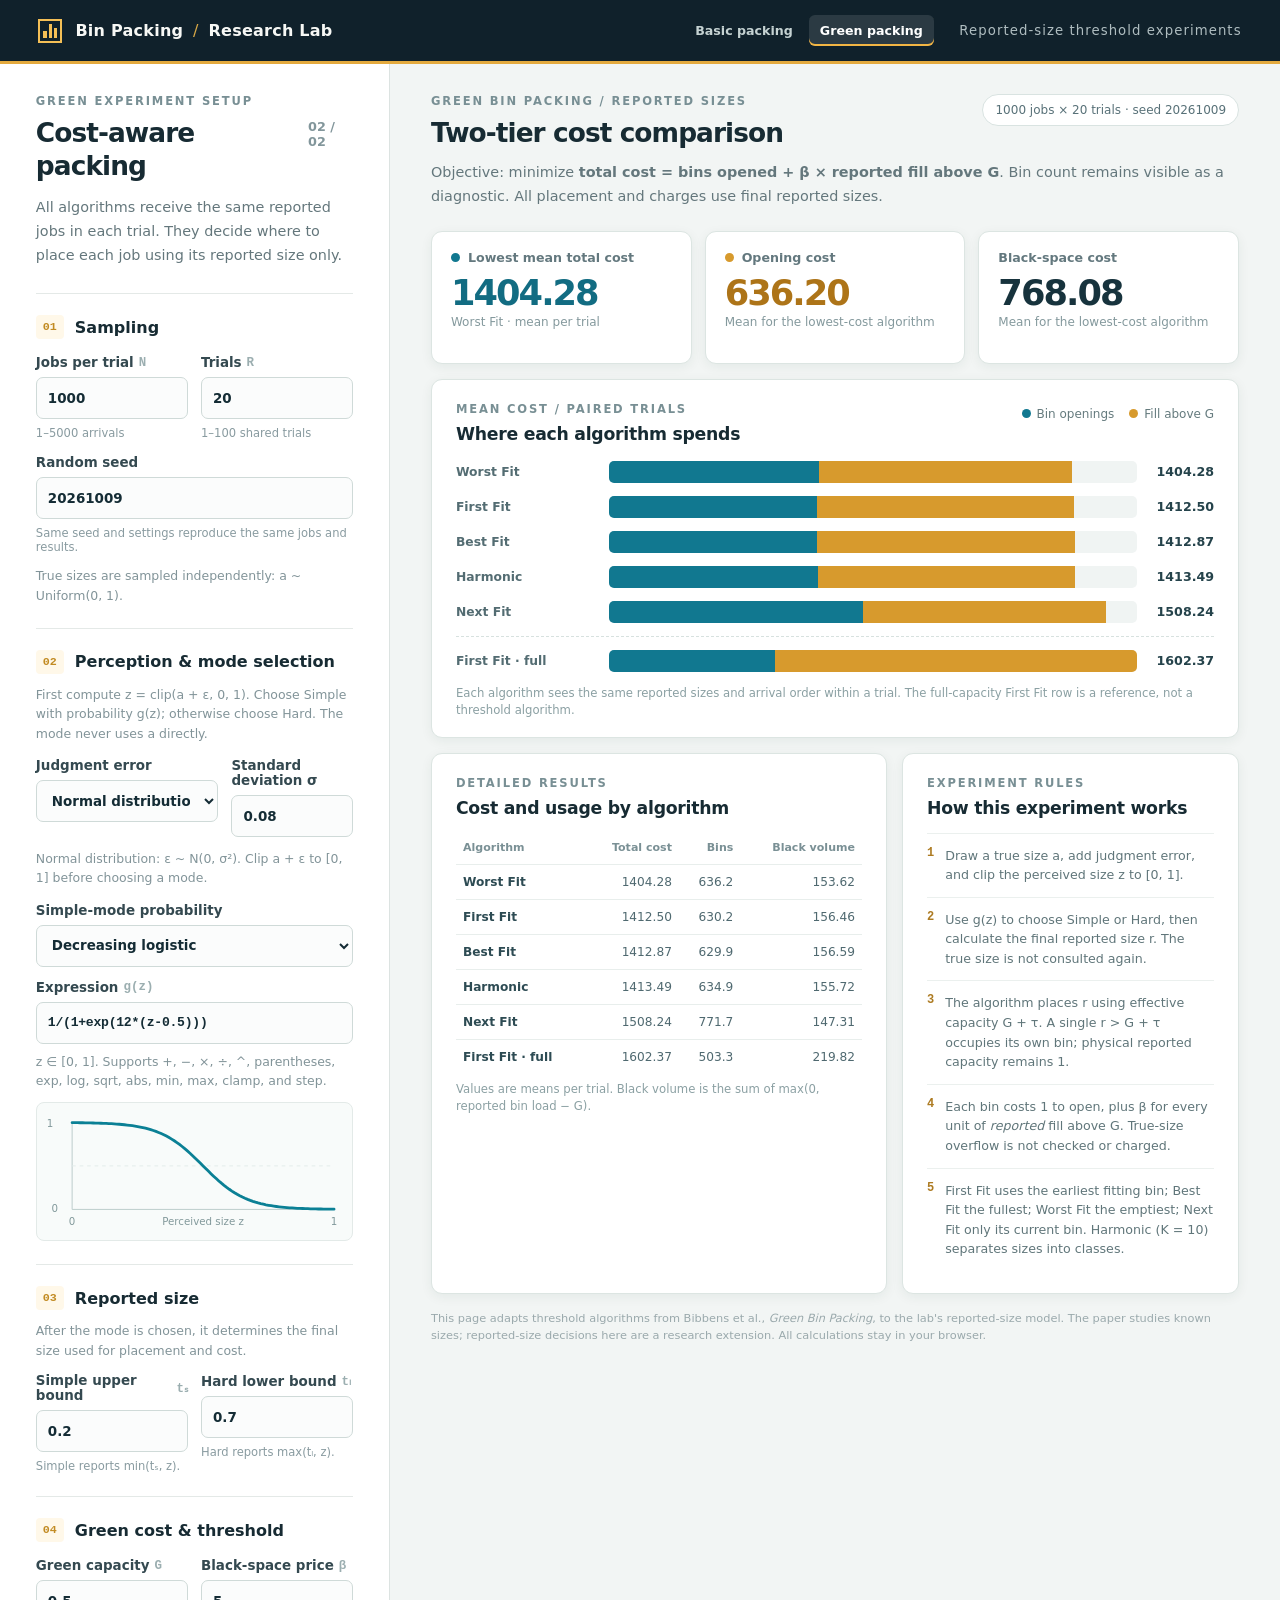
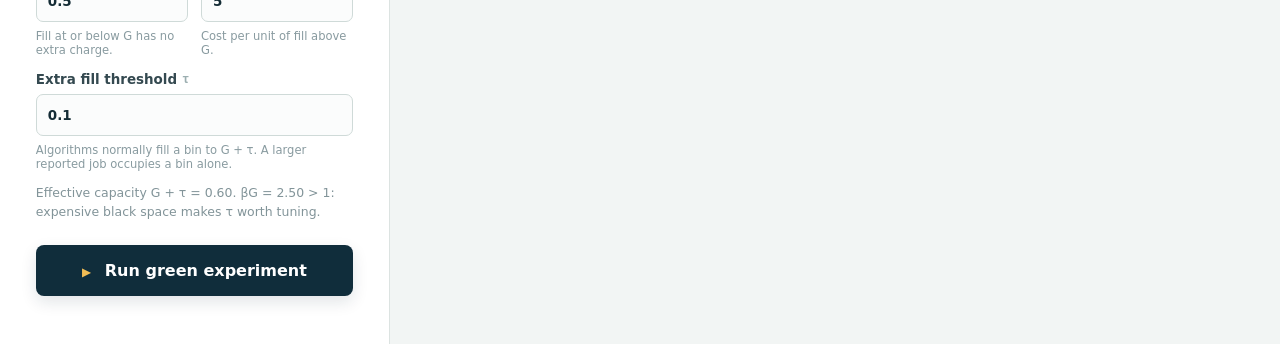
==== green.html @ 3818ea0c "Add reported-size Green Bin Packing experiment" ====
<!doctype html>
<html lang="en">
<head>
  <meta charset="UTF-8" />
  <meta name="viewport" content="width=device-width, initial-scale=1" />
  <meta name="theme-color" content="#10212b" />
  <meta name="description" content="Compare threshold bin packing algorithms using reported sizes and two-tier Green Bin Packing costs." />
  <title>Green Bin Packing · Bin Packing Research Lab</title>
  <link rel="icon" type="image/svg+xml" href="data:image/svg+xml,%3Csvg xmlns='http://www.w3.org/2000/svg' viewBox='0 0 64 64'%3E%3Crect width='64' height='64' rx='14' fill='%2310212b'/%3E%3Cpath d='M12 21h40v31H12z' fill='none' stroke='%23f2b544' stroke-width='4'/%3E%3Cpath d='M12 36h40M28 21v15M40 36v16' stroke='%23f2b544' stroke-width='4'/%3E%3C/svg%3E" />
  <link rel="stylesheet" href="./styles.css" />
  <script src="./probability.js" defer></script>
  <script src="./green-core.js" defer></script>
  <script src="./green.js" defer></script>
</head>
<body class="green-page">
  <header class="topbar">
    <div class="brand"><span class="brand-mark" aria-hidden="true"><span></span><span></span><span></span></span><span>Bin Packing <b>/</b> Research Lab</span></div>
    <nav class="lab-nav" aria-label="Experiment pages"><a href="./index.html">Basic packing</a><a href="./green.html" aria-current="page">Green packing</a></nav>
    <div class="top-note">Reported-size threshold experiments</div>
  </header>
  <main class="workspace">
    <aside class="controls" aria-labelledby="config-title">
      <div class="panel-heading"><div><p class="eyebrow">GREEN EXPERIMENT SETUP</p><h1 id="config-title">Cost-aware packing</h1></div><span class="edition">02 / 02</span><button id="advanced-toggle" class="advanced-toggle" type="button" aria-expanded="false">More settings</button></div>
      <p class="intro">All algorithms receive the same reported jobs in each trial. They decide where to place each job using its reported size only.</p>
      <form id="green-form">
        <section class="control-section" aria-labelledby="sample-heading">
          <h2 id="sample-heading"><span>01</span> Sampling</h2>
          <div class="field-grid two">
            <label class="field"><span>Jobs per trial <small>N</small></span><input id="job-count" type="number" min="1" max="5000" step="1" value="1000" required /><em>1–5000 arrivals</em></label>
            <label class="field"><span>Trials <small>R</small></span><input id="trial-count" type="number" min="1" max="100" step="1" value="20" required /><em>1–100 shared trials</em></label>
          </div>
          <label class="field green-seed" for="random-seed"><span>Random seed</span><input id="random-seed" type="number" min="0" max="4294967295" step="1" value="20261009" required /><em>Same seed and settings reproduce the same jobs and results.</em></label>
          <p class="field-note">True sizes are sampled independently: a ~ Uniform(0, 1).</p>
        </section>
        <section class="control-section" aria-labelledby="mode-heading">
          <h2 id="mode-heading"><span>02</span> Perception &amp; mode selection</h2>
          <p class="section-copy">First compute z = clip(a + ε, 0, 1). Choose Simple with probability g(z); otherwise choose Hard. The mode never uses a directly.</p>
          <div class="field-grid error-grid">
            <label class="field"><span>Judgment error</span><select id="error-type"><option value="none">No error</option><option value="normal" selected>Normal distribution</option><option value="uniform">Uniform distribution</option><option value="laplace">Laplace distribution</option><option value="triangular">Symmetric triangular</option><option value="cauchy">Cauchy distribution</option><option value="exponential">Centered exponential</option><option value="two-point">Two-point distribution</option></select></label>
            <label class="field" id="error-scale-field"><span id="error-scale-label">Standard deviation σ</span><input id="error-scale" type="number" min="0" max="1" step="0.01" value="0.08" required /></label>
          </div>
          <p id="error-description" class="field-note">Normal distribution: ε ~ N(0, σ²).</p>
          <label class="field green-preset" for="probability-preset"><span>Simple-mode probability</span><select id="probability-preset"><option value="logistic">Decreasing logistic</option><option value="decreasing">Linear decrease</option><option value="increasing">Linear increase</option><option value="constant">Constant probability</option><option value="step">Step function</option><option value="custom">Custom</option></select></label>
          <label class="field expression-field" for="probability-expression"><span>Expression <small>g(z)</small></span><input id="probability-expression" type="text" value="1/(1+exp(12*(z-0.5)))" maxlength="180" spellcheck="false" autocomplete="off" required /></label>
          <p class="field-note expression-help">z ∈ [0, 1]. Supports +, −, ×, ÷, ^, parentheses, exp, log, sqrt, abs, min, max, clamp, and step.</p>
          <div class="curve-frame"><svg id="probability-chart" viewBox="0 0 320 122" role="img" aria-label="Probability of choosing Simple mode by perceived size"></svg></div>
          <p id="curve-error" class="form-error" role="status" hidden></p>
        </section>
        <section class="control-section" aria-labelledby="report-heading">
          <h2 id="report-heading"><span>03</span> Reported size</h2>
          <p class="section-copy">After the mode is chosen, it determines the final size used for placement and cost.</p>
          <div class="field-grid two">
            <label class="field"><span>Simple upper bound <small>tₛ</small></span><input id="simple-threshold" type="number" min="0" max="1" step="0.01" value="0.2" required /><em>Simple reports min(tₛ, z).</em></label>
            <label class="field"><span>Hard lower bound <small>tₗ</small></span><input id="hard-threshold" type="number" min="0" max="1" step="0.01" value="0.7" required /><em>Hard reports max(tₗ, z).</em></label>
          </div>
        </section>
        <section class="control-section" aria-labelledby="cost-heading">
          <h2 id="cost-heading"><span>04</span> Green cost &amp; threshold</h2>
          <div class="field-grid two">
            <label class="field"><span>Green capacity <small>G</small></span><input id="green-capacity" type="number" min="0" max="1" step="0.01" value="0.5" required /><em>Fill at or below G has no extra charge.</em></label>
            <label class="field"><span>Black-space price <small>β</small></span><input id="black-price" type="number" min="0.01" max="100" step="0.1" value="5" required /><em>Cost per unit of fill above G.</em></label>
          </div>
          <label class="field green-threshold" for="packing-threshold"><span>Extra fill threshold <small>τ</small></span><input id="packing-threshold" type="number" min="0" max="1" step="0.01" value="0.1" required /><em>Algorithms normally fill a bin to G + τ. A larger reported job occupies a bin alone.</em></label>
          <p id="regime-note" class="field-note" role="status"></p>
        </section>
        <button class="run-button" type="submit"><span aria-hidden="true">▶</span> Run green experiment</button>
        <p id="form-error" class="form-error" role="alert" hidden></p>
      </form>
    </aside>
    <section class="results" aria-labelledby="results-heading">
      <div class="results-heading"><div><p class="eyebrow">GREEN BIN PACKING / REPORTED SIZES</p><h2 id="results-heading">Two-tier cost comparison</h2></div><div class="run-badge" id="run-badge">Ready to run</div></div>
      <div class="result-lead"><p>Objective: minimize <strong>total cost = bins opened + β × reported fill above G</strong>. Bin count remains visible as a diagnostic. All placement and charges use final reported sizes.</p></div>
      <div class="stat-row green-stat-row"><article class="stat-card stat-true"><div class="stat-label"><i></i>Lowest mean total cost</div><div class="stat-value" id="best-cost">—</div><div class="stat-unit" id="best-algorithm">Across the five threshold algorithms</div></article><article class="stat-card stat-reported"><div class="stat-label"><i></i>Opening cost</div><div class="stat-value" id="best-opening">—</div><div class="stat-unit">Mean for the lowest-cost algorithm</div></article><article class="stat-card stat-difference"><div class="stat-label">Black-space cost</div><div class="stat-value" id="best-black">—</div><div class="stat-unit">Mean for the lowest-cost algorithm</div></article></div>
      <article class="chart-card" aria-labelledby="cost-chart-title"><div class="chart-heading"><div><p class="eyebrow">MEAN COST / PAIRED TRIALS</p><h3 id="cost-chart-title">Where each algorithm spends</h3></div><div class="legend"><span><i class="true-dot"></i>Bin openings</span><span><i class="reported-dot"></i>Fill above G</span></div></div><div id="cost-chart" class="cost-chart" role="img" aria-label="Stacked mean costs by algorithm"></div><p class="chart-caption">Each algorithm sees the same reported sizes and arrival order within a trial. The full-capacity First Fit row is a reference, not a threshold algorithm.</p></article>
      <div class="bottom-grid green-bottom-grid"><article class="insight-card"><p class="eyebrow">DETAILED RESULTS</p><h3>Cost and usage by algorithm</h3><div class="green-table-wrap"><table class="green-table"><thead><tr><th scope="col">Algorithm</th><th scope="col">Total cost</th><th scope="col">Bins</th><th scope="col">Black volume</th></tr></thead><tbody id="results-table"></tbody></table></div><p class="chart-caption">Values are means per trial. Black volume is the sum of max(0, reported bin load − G).</p></article><article class="model-card"><p class="eyebrow">EXPERIMENT RULES</p><h3>How this experiment works</h3><div class="rule"><span class="rule-number">1</span><p>Draw a true size a, add judgment error, and clip the perceived size z to [0, 1].</p></div><div class="rule"><span class="rule-number">2</span><p>Use g(z) to choose Simple or Hard, then calculate the final reported size r. The true size is not consulted again.</p></div><div class="rule"><span class="rule-number">3</span><p>The algorithm places r using effective capacity G + τ. A single r &gt; G + τ occupies its own bin; physical reported capacity remains 1.</p></div><div class="rule"><span class="rule-number">4</span><p>Each bin costs 1 to open, plus β for every unit of <em>reported</em> fill above G. True-size overflow is not checked or charged.</p></div><div class="rule"><span class="rule-number">5</span><p>First Fit uses the earliest fitting bin; Best Fit the fullest; Worst Fit the emptiest; Next Fit only its current bin. Harmonic (K = 10) separates sizes into classes.</p></div></article></div>
      <p class="footnote">This page adapts threshold algorithms from Bibbens et al., <em>Green Bin Packing</em>, to the lab's reported-size model. The paper studies known sizes; reported-size decisions here are a research extension. All calculations stay in your browser.</p>
    </section>
  </main>
</body>
</html>
---- styles.css ----
:root{font-family:Inter,"Noto Sans SC","Microsoft YaHei",system-ui,sans-serif;color:#172b33;background:#f2f5f4;font-size:16px}*{box-sizing:border-box}[hidden]{display:none!important}body{margin:0}button,input,select{font:inherit}button{cursor:pointer}button:focus-visible,input:focus-visible,select:focus-visible{outline:3px solid #58aac6;outline-offset:2px}.topbar{height:64px;background:#10212b;color:#f7f8f5;display:flex;align-items:center;justify-content:space-between;padding:0 clamp(20px,3vw,48px);border-bottom:3px solid #e4aa3e}.brand{display:flex;align-items:center;gap:13px;font-weight:750;letter-spacing:.015em}.brand b{color:#d7a847;font-weight:500;margin:0 4px}.brand-mark{height:24px;width:24px;border:2px solid #f4bf56;display:flex;align-items:flex-end;padding:3px;gap:2px}.brand-mark span{flex:1;background:#f4bf56;height:7px}.brand-mark span:nth-child(2){height:14px}.brand-mark span:nth-child(3){height:10px}.top-note{font-size:.83rem;color:#afbdc0;letter-spacing:.08em}.workspace{display:grid;grid-template-columns:minmax(320px,390px) minmax(0,1fr);max-width:1700px;margin:auto;min-height:calc(100vh - 64px)}.controls{padding:30px clamp(22px,2.8vw,42px) 48px;background:#fff;border-right:1px solid #dce3e1}.panel-heading,.results-heading{display:flex;align-items:flex-start;justify-content:space-between;gap:18px}.eyebrow{margin:0 0 8px;color:#788f94;font-size:.72rem;font-weight:800;letter-spacing:.16em}.controls h1,.results h2{font-size:1.65rem;letter-spacing:-.035em;line-height:1.25;margin:0}.edition{font-size:.8rem;font-weight:700;color:#82969b;padding-top:25px}.advanced-toggle{display:none}.intro,.result-lead{line-height:1.65;color:#64777c;font-size:.9rem}.intro{margin:14px 0 26px}.control-section{border-top:1px solid #e4e9e7;padding:21px 0 23px}.control-section h2{font-size:1rem;margin:0 0 16px;display:flex;align-items:center;gap:11px}.control-section h2 span{font-family:ui-monospace,monospace;font-size:.73rem;color:#c28b23;background:#fff8e9;padding:5px 7px;border-radius:4px}.field-grid{display:grid;gap:13px}.field-grid.two{grid-template-columns:1fr 1fr}.error-grid{grid-template-columns:1.2fr .8fr;margin-top:15px}.field{display:flex;flex-direction:column;gap:7px;color:#344950;font-size:.84rem;font-weight:680;min-width:0}.field span{display:flex;align-items:center;gap:5px}.field small,.range-field small{font:600 .78rem ui-monospace,monospace;color:#9baeb0}.field input,.field select{height:42px;width:100%;border:1px solid #cfdad8;border-radius:7px;background:#fbfcfc;color:#142c35;padding:0 11px;min-width:0}.field em{font-size:.72rem;font-style:normal;font-weight:400;color:#899ba0}.field-note,.section-copy,.formula{font-size:.78rem;line-height:1.55;color:#829499;margin:12px 0 0}.section-copy{margin:-5px 0 13px}.formula{font-family:ui-monospace,monospace;text-align:center;margin:11px 0 0;color:#71898f}.curve-frame{border:1px solid #e3eae8;background:#f8fbfa;border-radius:8px;padding:8px 8px 3px;margin-bottom:13px}#probability-chart{width:100%;height:122px}.range-field{display:block;margin:14px 0 0;font-size:.83rem;font-weight:660}.range-field span{display:flex;align-items:center;gap:6px}.range-field output{margin-left:auto;color:#076a7f;font-family:ui-monospace,monospace}.range-field input{width:100%;accent-color:#0b7e95;margin:12px 0 0}.run-button{width:100%;border:0;border-radius:8px;background:#102d3b;color:white;min-height:51px;font-weight:760;box-shadow:0 6px 16px #102d3b1f;transition:background .2s,transform .2s}.run-button:hover{background:#14526b;transform:translateY(-1px)}.run-button span{font-size:.74rem;margin-right:8px;color:#f2bd55}.form-error{color:#b53935;font-size:.83rem;line-height:1.5;margin:12px 0 0}.results{padding:30px clamp(22px,3.2vw,50px) 36px;min-width:0}.run-badge{border:1px solid #d9e3e1;border-radius:999px;color:#587178;background:#fff;padding:8px 12px;font-size:.75rem;white-space:nowrap}.result-lead{margin:12px 0 22px}.result-lead p{margin:0}.stat-row{display:grid;grid-template-columns:repeat(3,minmax(0,1fr));gap:13px}.stat-card,.chart-card,.insight-card,.model-card{background:#fff;border:1px solid #dce5e2;border-radius:11px;box-shadow:0 3px 12px #173b3610}.stat-card{padding:18px 19px;min-height:128px}.stat-label{font-size:.79rem;font-weight:720;color:#63787e;display:flex;align-items:center;gap:8px}.stat-label i{width:9px;height:9px;border-radius:50%;display:inline-block}.stat-true i,.true-dot{background:#117890}.stat-reported i,.reported-dot{background:#d79a2d}.stat-value{font-variant-numeric:tabular-nums;font-size:2.2rem;font-weight:790;letter-spacing:-.055em;margin-top:7px;line-height:1.18}.stat-true .stat-value{color:#126c82}.stat-reported .stat-value{color:#ad7418}.stat-difference .stat-value{color:#17333d}.stat-unit{font-size:.75rem;color:#84999d;margin-top:2px}.chart-card{margin-top:15px;padding:22px 24px 17px}.chart-heading{display:flex;align-items:flex-start;justify-content:space-between;gap:15px}.chart-card h3,.insight-card h3,.model-card h3{font-size:1.08rem;letter-spacing:-.015em;margin:0}.legend{display:flex;gap:15px;color:#657b7e;font-size:.75rem;margin-top:5px}.legend span{display:flex;align-items:center;gap:6px}.legend i{width:9px;height:9px;border-radius:50%}.main-chart{height:225px;width:100%;margin-top:13px}.main-chart svg,.difference-chart svg{display:block;width:100%;height:100%;overflow:visible}.chart-caption{color:#8ba0a3;font-size:.73rem;line-height:1.5;margin:7px 0 0}.bottom-grid{display:grid;grid-template-columns:minmax(0,1.15fr) minmax(250px,.85fr);gap:15px;margin-top:15px}.insight-card,.model-card{padding:22px 24px}.difference-chart{height:155px;margin-top:14px}.rule{display:flex;gap:11px;border-top:1px solid #ebf0ee;padding:12px 0}.rule:first-of-type{margin-top:15px}.rule-number{font:750 .75rem ui-monospace,monospace;color:#ad7b22;flex:none}.rule p{font-size:.79rem;line-height:1.55;color:#60767a;margin:0}.footnote{font-size:.71rem;line-height:1.5;color:#9aa9ac;margin:16px 0 0}@media(max-width:1100px){.workspace{grid-template-columns:325px minmax(0,1fr)}.controls{padding:26px 22px}.results{padding:26px 25px}.bottom-grid{grid-template-columns:1fr}.stat-card{padding:14px}.stat-label{font-size:.72rem}.stat-value{font-size:1.9rem}}@media(max-width:780px){.top-note{display:none}.workspace{display:block}.controls{border-right:0;border-bottom:1px solid #dce3e1;padding:18px 22px 20px}.controls .eyebrow,.controls .edition,.controls .intro{display:none}.controls h1{font-size:1.38rem}.advanced-toggle{display:inline-block;border:1px solid #cbdad8;background:#f7faf9;border-radius:6px;color:#1b6170;font-weight:700;font-size:.77rem;padding:8px 10px}.controls:not(.expanded) form>.control-section:nth-of-type(n+2){display:none}.controls:not(.expanded) .control-section:first-of-type .field-note,.controls:not(.expanded) .control-section:first-of-type h2,.controls:not(.expanded) .field em{display:none}.controls:not(.expanded) .control-section:first-of-type{border:0;padding:16px 0}.controls:not(.expanded) .field-grid{gap:10px}.controls:not(.expanded) .run-button{min-height:46px}.results{padding:23px 18px}.control-section{padding:17px 0}.stat-row{grid-template-columns:1fr 1fr}.stat-difference{grid-column:span 2}.stat-card{min-height:105px}.chart-card,.insight-card,.model-card{padding:18px}.main-chart{height:205px}}@media(max-width:430px){.topbar{padding:0 17px}.brand{font-size:.86rem}.controls{padding:17px 18px}.results h2,.controls h1{font-size:1.42rem}.run-badge{font-size:.68rem;padding:7px}.stat-label{font-size:.68rem}.stat-value{font-size:1.8rem}.legend{gap:8px;font-size:.68rem}.chart-heading{display:block}.legend{margin-top:12px}}
.expression-field{margin-top:13px}.expression-field input{font-family:ui-monospace,SFMono-Regular,Consolas,monospace;font-size:.82rem;letter-spacing:-.02em}.expression-help{margin:8px 0 12px}.curve-frame{margin-bottom:0}.run-button:disabled{cursor:wait;opacity:.78;transform:none}.run-badge[aria-busy="true"]{color:#94661f;border-color:#ead8b5;background:#fffbf1}
.lab-nav{display:flex;align-items:center;gap:5px;margin-left:auto;margin-right:clamp(10px,2vw,32px)}.lab-nav a{color:#c5d2d2;text-decoration:none;border-radius:6px;padding:8px 11px;font-size:.79rem;font-weight:680;white-space:nowrap}.lab-nav a:hover,.lab-nav a[aria-current="page"]{color:#fff;background:#ffffff1d}.lab-nav a[aria-current="page"]{box-shadow:inset 0 -2px #f2b544}.green-page .green-seed,.green-page .green-preset,.green-page .green-threshold{margin-top:15px}.green-page .results{padding-bottom:50px}.cost-chart{margin:17px 0 10px}.cost-row{display:grid;grid-template-columns:142px minmax(0,1fr) 66px;gap:11px;align-items:center;margin:13px 0;font-size:.77rem;color:#536c72}.cost-row strong{color:#25434b;font-size:.79rem;text-align:right;font-variant-numeric:tabular-nums}.cost-name{font-weight:700}.cost-track{height:22px;background:#f0f4f3;border-radius:5px;display:flex;overflow:hidden}.cost-opening{height:100%;background:#117890}.cost-black{height:100%;background:#d79a2d}.reference-row{border-top:1px dashed #d7e1df}.cost-row.reference-row{padding-top:13px}.green-table-wrap{overflow-x:auto;margin-top:13px}.green-table{border-collapse:collapse;width:100%;font-size:.76rem;color:#4f6970;white-space:nowrap}.green-table th,.green-table td{padding:10px 7px;border-bottom:1px solid #e8eeec;text-align:right;font-variant-numeric:tabular-nums}.green-table th:first-child{text-align:left}.green-table tbody th{font-weight:700;color:#2d4b53}.green-table thead th{font-size:.69rem;color:#7a9095}.green-table tbody tr:last-child th,.green-table tbody tr:last-child td{border-bottom:0}.green-page .model-card em{font-style:italic}.green-page .stat-card{min-height:133px}@media(max-width:1100px){.top-note{display:none}.lab-nav{margin-right:0}}@media(max-width:780px){.lab-nav{margin-left:auto}.green-page .controls:not(.expanded) .control-section:nth-of-type(n+2){display:block}.green-page .controls:not(.expanded) .control-section:nth-of-type(2),.green-page .controls:not(.expanded) .control-section:nth-of-type(3){display:none}.green-page .controls:not(.expanded) .control-section:nth-of-type(4){border-top:1px solid #e4e9e7;padding:14px 0}.green-page .controls:not(.expanded) .control-section:nth-of-type(4) h2{margin-bottom:11px}.green-page .controls:not(.expanded) .control-section:nth-of-type(4) .field em{display:none}.green-page .controls:not(.expanded) .green-seed{display:none}}@media(max-width:560px){.topbar{height:auto;min-height:64px;flex-wrap:wrap;gap:3px;padding-top:9px;padding-bottom:8px}.lab-nav{width:100%;justify-content:space-between;margin:0}.lab-nav a{flex:1;text-align:center;padding:6px}.cost-row{grid-template-columns:105px minmax(0,1fr) 50px;gap:7px;font-size:.68rem}.cost-row strong{font-size:.7rem}}
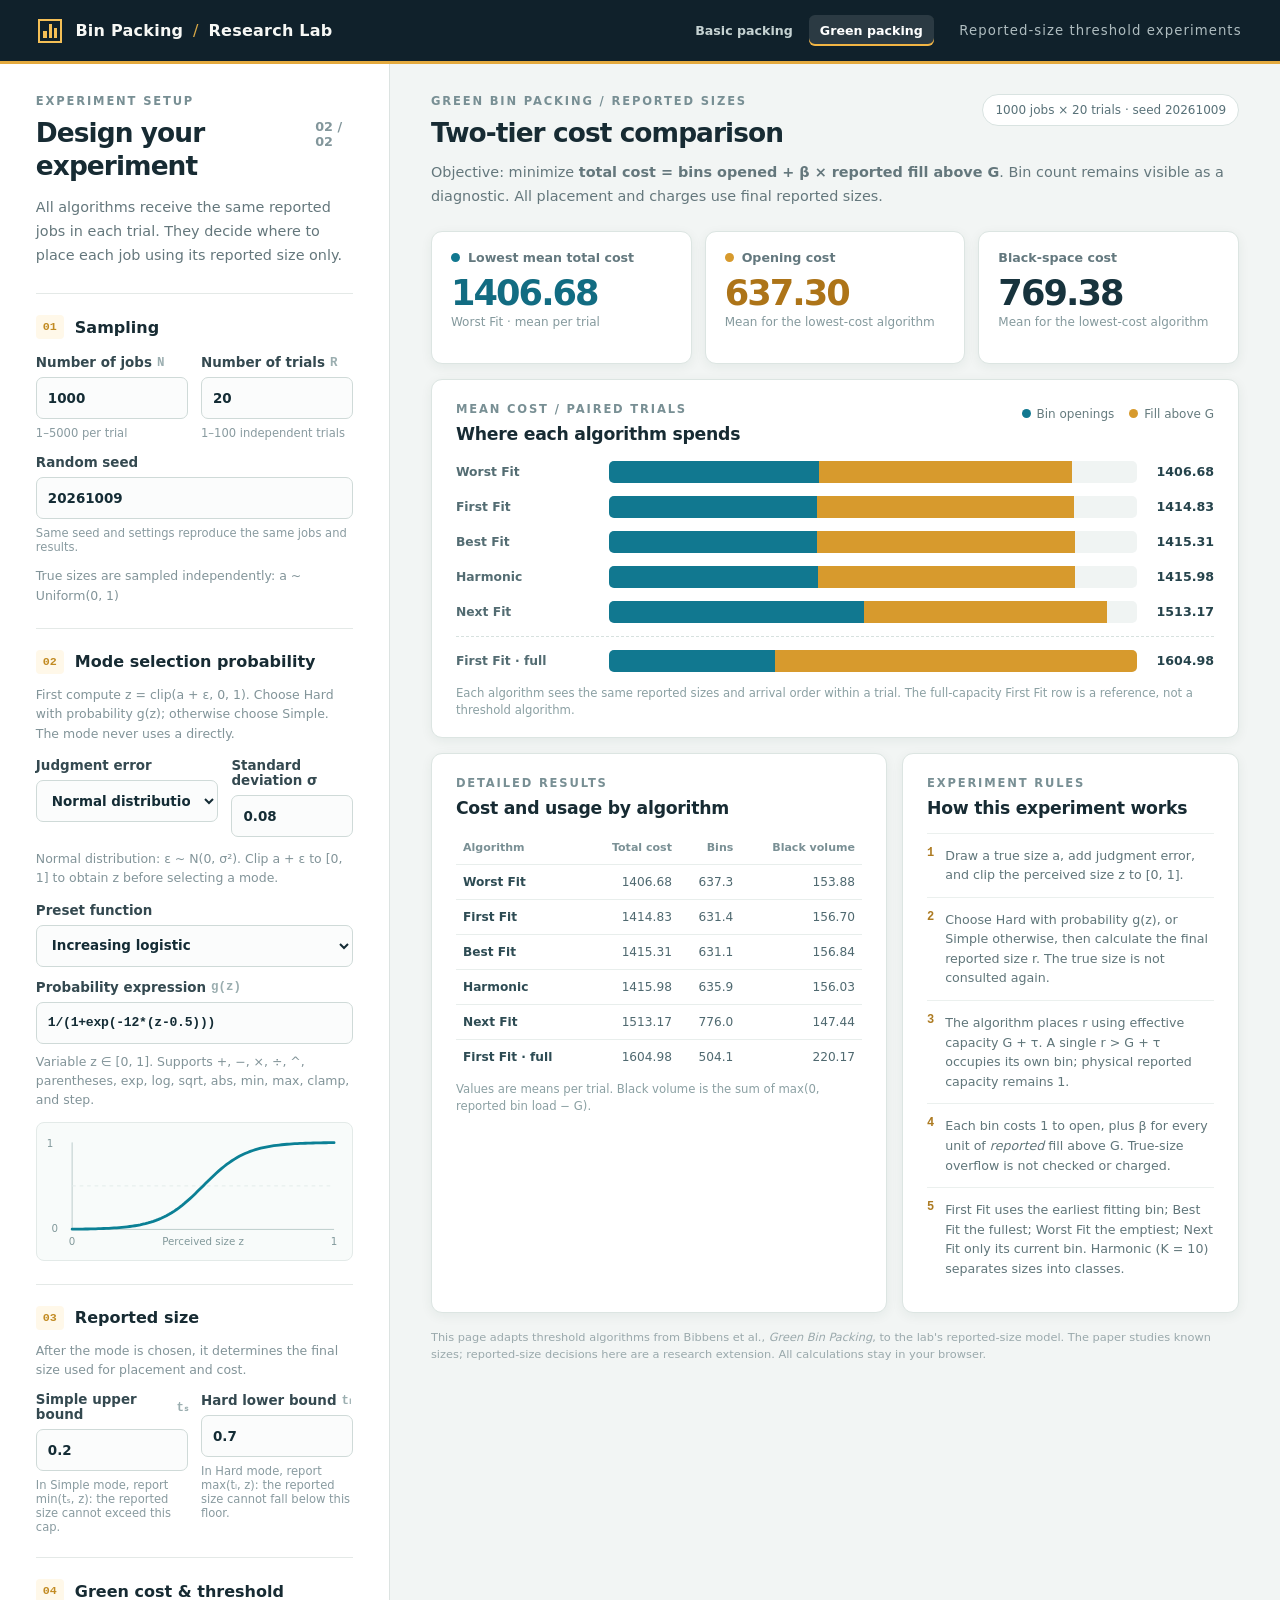
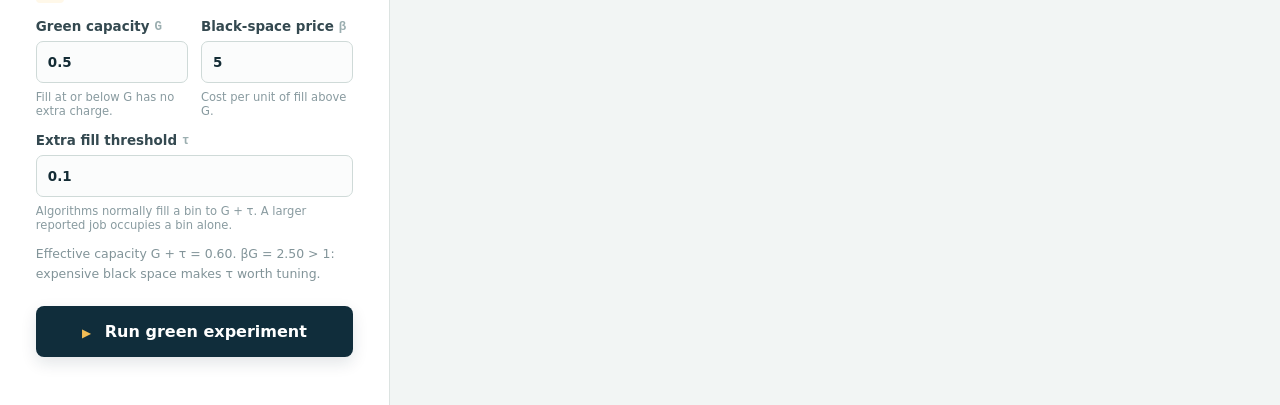
==== commit a2c08644: "Use Hard-mode probability in both experiments" ====
--- a/green.html
+++ b/green.html
@@ -20,45 +20,45 @@
   </header>
   <main class="workspace">
     <aside class="controls" aria-labelledby="config-title">
-      <div class="panel-heading"><div><p class="eyebrow">GREEN EXPERIMENT SETUP</p><h1 id="config-title">Cost-aware packing</h1></div><span class="edition">02 / 02</span><button id="advanced-toggle" class="advanced-toggle" type="button" aria-expanded="false">More settings</button></div>
+      <div class="panel-heading"><div><p class="eyebrow">EXPERIMENT SETUP</p><h1 id="config-title">Design your experiment</h1></div><span class="edition">02 / 02</span><button id="advanced-toggle" class="advanced-toggle" type="button" aria-expanded="false">More settings</button></div>
       <p class="intro">All algorithms receive the same reported jobs in each trial. They decide where to place each job using its reported size only.</p>
       <form id="green-form">
         <section class="control-section" aria-labelledby="sample-heading">
           <h2 id="sample-heading"><span>01</span> Sampling</h2>
           <div class="field-grid two">
-            <label class="field"><span>Jobs per trial <small>N</small></span><input id="job-count" type="number" min="1" max="5000" step="1" value="1000" required /><em>1–5000 arrivals</em></label>
-            <label class="field"><span>Trials <small>R</small></span><input id="trial-count" type="number" min="1" max="100" step="1" value="20" required /><em>1–100 shared trials</em></label>
+            <label class="field"><span>Number of jobs <small>N</small></span><input id="job-count" type="number" min="1" max="5000" step="1" value="1000" required /><em>1–5000 per trial</em></label>
+            <label class="field"><span>Number of trials <small>R</small></span><input id="trial-count" type="number" min="1" max="100" step="1" value="20" required /><em>1–100 independent trials</em></label>
           </div>
           <label class="field green-seed" for="random-seed"><span>Random seed</span><input id="random-seed" type="number" min="0" max="4294967295" step="1" value="20261009" required /><em>Same seed and settings reproduce the same jobs and results.</em></label>
-          <p class="field-note">True sizes are sampled independently: a ~ Uniform(0, 1).</p>
+          <p class="field-note">True sizes are sampled independently: a ~ Uniform(0, 1)</p>
         </section>
         <section class="control-section" aria-labelledby="mode-heading">
-          <h2 id="mode-heading"><span>02</span> Perception &amp; mode selection</h2>
-          <p class="section-copy">First compute z = clip(a + ε, 0, 1). Choose Simple with probability g(z); otherwise choose Hard. The mode never uses a directly.</p>
+          <h2 id="mode-heading"><span>02</span> Mode selection probability</h2>
+          <p class="section-copy">First compute z = clip(a + ε, 0, 1). Choose Hard with probability g(z); otherwise choose Simple. The mode never uses a directly.</p>
           <div class="field-grid error-grid">
             <label class="field"><span>Judgment error</span><select id="error-type"><option value="none">No error</option><option value="normal" selected>Normal distribution</option><option value="uniform">Uniform distribution</option><option value="laplace">Laplace distribution</option><option value="triangular">Symmetric triangular</option><option value="cauchy">Cauchy distribution</option><option value="exponential">Centered exponential</option><option value="two-point">Two-point distribution</option></select></label>
             <label class="field" id="error-scale-field"><span id="error-scale-label">Standard deviation σ</span><input id="error-scale" type="number" min="0" max="1" step="0.01" value="0.08" required /></label>
           </div>
           <p id="error-description" class="field-note">Normal distribution: ε ~ N(0, σ²).</p>
-          <label class="field green-preset" for="probability-preset"><span>Simple-mode probability</span><select id="probability-preset"><option value="logistic">Decreasing logistic</option><option value="decreasing">Linear decrease</option><option value="increasing">Linear increase</option><option value="constant">Constant probability</option><option value="step">Step function</option><option value="custom">Custom</option></select></label>
-          <label class="field expression-field" for="probability-expression"><span>Expression <small>g(z)</small></span><input id="probability-expression" type="text" value="1/(1+exp(12*(z-0.5)))" maxlength="180" spellcheck="false" autocomplete="off" required /></label>
-          <p class="field-note expression-help">z ∈ [0, 1]. Supports +, −, ×, ÷, ^, parentheses, exp, log, sqrt, abs, min, max, clamp, and step.</p>
-          <div class="curve-frame"><svg id="probability-chart" viewBox="0 0 320 122" role="img" aria-label="Probability of choosing Simple mode by perceived size"></svg></div>
+          <label class="field green-preset" for="probability-preset"><span>Preset function</span><select id="probability-preset"><option value="logistic">Increasing logistic</option><option value="decreasing">Linear decrease</option><option value="increasing">Linear increase</option><option value="constant">Constant probability</option><option value="step">Step function</option><option value="custom">Custom</option></select></label>
+          <label class="field expression-field" for="probability-expression"><span>Probability expression <small>g(z)</small></span><input id="probability-expression" type="text" value="1/(1+exp(-12*(z-0.5)))" maxlength="180" spellcheck="false" autocomplete="off" required /></label>
+          <p class="field-note expression-help">Variable z ∈ [0, 1]. Supports +, −, ×, ÷, ^, parentheses, exp, log, sqrt, abs, min, max, clamp, and step.</p>
+          <div class="curve-frame"><svg id="probability-chart" viewBox="0 0 320 122" role="img" aria-label="Probability of choosing Hard mode by perceived size"></svg></div>
           <p id="curve-error" class="form-error" role="status" hidden></p>
         </section>
         <section class="control-section" aria-labelledby="report-heading">
           <h2 id="report-heading"><span>03</span> Reported size</h2>
           <p class="section-copy">After the mode is chosen, it determines the final size used for placement and cost.</p>
           <div class="field-grid two">
-            <label class="field"><span>Simple upper bound <small>tₛ</small></span><input id="simple-threshold" type="number" min="0" max="1" step="0.01" value="0.2" required /><em>Simple reports min(tₛ, z).</em></label>
-            <label class="field"><span>Hard lower bound <small>tₗ</small></span><input id="hard-threshold" type="number" min="0" max="1" step="0.01" value="0.7" required /><em>Hard reports max(tₗ, z).</em></label>
+            <label class="field"><span>Simple upper bound <small>tₛ</small></span><input id="simple-threshold" type="number" min="0" max="1" step="0.01" value="0.2" required /><em>In Simple mode, report min(tₛ, z): the reported size cannot exceed this cap.</em></label>
+            <label class="field"><span>Hard lower bound <small>tₗ</small></span><input id="hard-threshold" type="number" min="0" max="1" step="0.01" value="0.7" required /><em>In Hard mode, report max(tₗ, z): the reported size cannot fall below this floor.</em></label>
           </div>
         </section>
         <section class="control-section" aria-labelledby="cost-heading">
           <h2 id="cost-heading"><span>04</span> Green cost &amp; threshold</h2>
           <div class="field-grid two">
             <label class="field"><span>Green capacity <small>G</small></span><input id="green-capacity" type="number" min="0" max="1" step="0.01" value="0.5" required /><em>Fill at or below G has no extra charge.</em></label>
-            <label class="field"><span>Black-space price <small>β</small></span><input id="black-price" type="number" min="0.01" max="100" step="0.1" value="5" required /><em>Cost per unit of fill above G.</em></label>
+            <label class="field"><span>Black-space price <small>β</small></span><input id="black-price" type="number" min="0.01" max="100" step="0.01" value="5" required /><em>Cost per unit of fill above G.</em></label>
           </div>
           <label class="field green-threshold" for="packing-threshold"><span>Extra fill threshold <small>τ</small></span><input id="packing-threshold" type="number" min="0" max="1" step="0.01" value="0.1" required /><em>Algorithms normally fill a bin to G + τ. A larger reported job occupies a bin alone.</em></label>
           <p id="regime-note" class="field-note" role="status"></p>
@@ -72,7 +72,7 @@
       <div class="result-lead"><p>Objective: minimize <strong>total cost = bins opened + β × reported fill above G</strong>. Bin count remains visible as a diagnostic. All placement and charges use final reported sizes.</p></div>
       <div class="stat-row green-stat-row"><article class="stat-card stat-true"><div class="stat-label"><i></i>Lowest mean total cost</div><div class="stat-value" id="best-cost">—</div><div class="stat-unit" id="best-algorithm">Across the five threshold algorithms</div></article><article class="stat-card stat-reported"><div class="stat-label"><i></i>Opening cost</div><div class="stat-value" id="best-opening">—</div><div class="stat-unit">Mean for the lowest-cost algorithm</div></article><article class="stat-card stat-difference"><div class="stat-label">Black-space cost</div><div class="stat-value" id="best-black">—</div><div class="stat-unit">Mean for the lowest-cost algorithm</div></article></div>
       <article class="chart-card" aria-labelledby="cost-chart-title"><div class="chart-heading"><div><p class="eyebrow">MEAN COST / PAIRED TRIALS</p><h3 id="cost-chart-title">Where each algorithm spends</h3></div><div class="legend"><span><i class="true-dot"></i>Bin openings</span><span><i class="reported-dot"></i>Fill above G</span></div></div><div id="cost-chart" class="cost-chart" role="img" aria-label="Stacked mean costs by algorithm"></div><p class="chart-caption">Each algorithm sees the same reported sizes and arrival order within a trial. The full-capacity First Fit row is a reference, not a threshold algorithm.</p></article>
-      <div class="bottom-grid green-bottom-grid"><article class="insight-card"><p class="eyebrow">DETAILED RESULTS</p><h3>Cost and usage by algorithm</h3><div class="green-table-wrap"><table class="green-table"><thead><tr><th scope="col">Algorithm</th><th scope="col">Total cost</th><th scope="col">Bins</th><th scope="col">Black volume</th></tr></thead><tbody id="results-table"></tbody></table></div><p class="chart-caption">Values are means per trial. Black volume is the sum of max(0, reported bin load − G).</p></article><article class="model-card"><p class="eyebrow">EXPERIMENT RULES</p><h3>How this experiment works</h3><div class="rule"><span class="rule-number">1</span><p>Draw a true size a, add judgment error, and clip the perceived size z to [0, 1].</p></div><div class="rule"><span class="rule-number">2</span><p>Use g(z) to choose Simple or Hard, then calculate the final reported size r. The true size is not consulted again.</p></div><div class="rule"><span class="rule-number">3</span><p>The algorithm places r using effective capacity G + τ. A single r &gt; G + τ occupies its own bin; physical reported capacity remains 1.</p></div><div class="rule"><span class="rule-number">4</span><p>Each bin costs 1 to open, plus β for every unit of <em>reported</em> fill above G. True-size overflow is not checked or charged.</p></div><div class="rule"><span class="rule-number">5</span><p>First Fit uses the earliest fitting bin; Best Fit the fullest; Worst Fit the emptiest; Next Fit only its current bin. Harmonic (K = 10) separates sizes into classes.</p></div></article></div>
+      <div class="bottom-grid green-bottom-grid"><article class="insight-card"><p class="eyebrow">DETAILED RESULTS</p><h3>Cost and usage by algorithm</h3><div class="green-table-wrap"><table class="green-table"><thead><tr><th scope="col">Algorithm</th><th scope="col">Total cost</th><th scope="col">Bins</th><th scope="col">Black volume</th></tr></thead><tbody id="results-table"></tbody></table></div><p class="chart-caption">Values are means per trial. Black volume is the sum of max(0, reported bin load − G).</p></article><article class="model-card"><p class="eyebrow">EXPERIMENT RULES</p><h3>How this experiment works</h3><div class="rule"><span class="rule-number">1</span><p>Draw a true size a, add judgment error, and clip the perceived size z to [0, 1].</p></div><div class="rule"><span class="rule-number">2</span><p>Choose Hard with probability g(z), or Simple otherwise, then calculate the final reported size r. The true size is not consulted again.</p></div><div class="rule"><span class="rule-number">3</span><p>The algorithm places r using effective capacity G + τ. A single r &gt; G + τ occupies its own bin; physical reported capacity remains 1.</p></div><div class="rule"><span class="rule-number">4</span><p>Each bin costs 1 to open, plus β for every unit of <em>reported</em> fill above G. True-size overflow is not checked or charged.</p></div><div class="rule"><span class="rule-number">5</span><p>First Fit uses the earliest fitting bin; Best Fit the fullest; Worst Fit the emptiest; Next Fit only its current bin. Harmonic (K = 10) separates sizes into classes.</p></div></article></div>
       <p class="footnote">This page adapts threshold algorithms from Bibbens et al., <em>Green Bin Packing</em>, to the lab's reported-size model. The paper studies known sizes; reported-size decisions here are a research extension. All calculations stay in your browser.</p>
     </section>
   </main>
